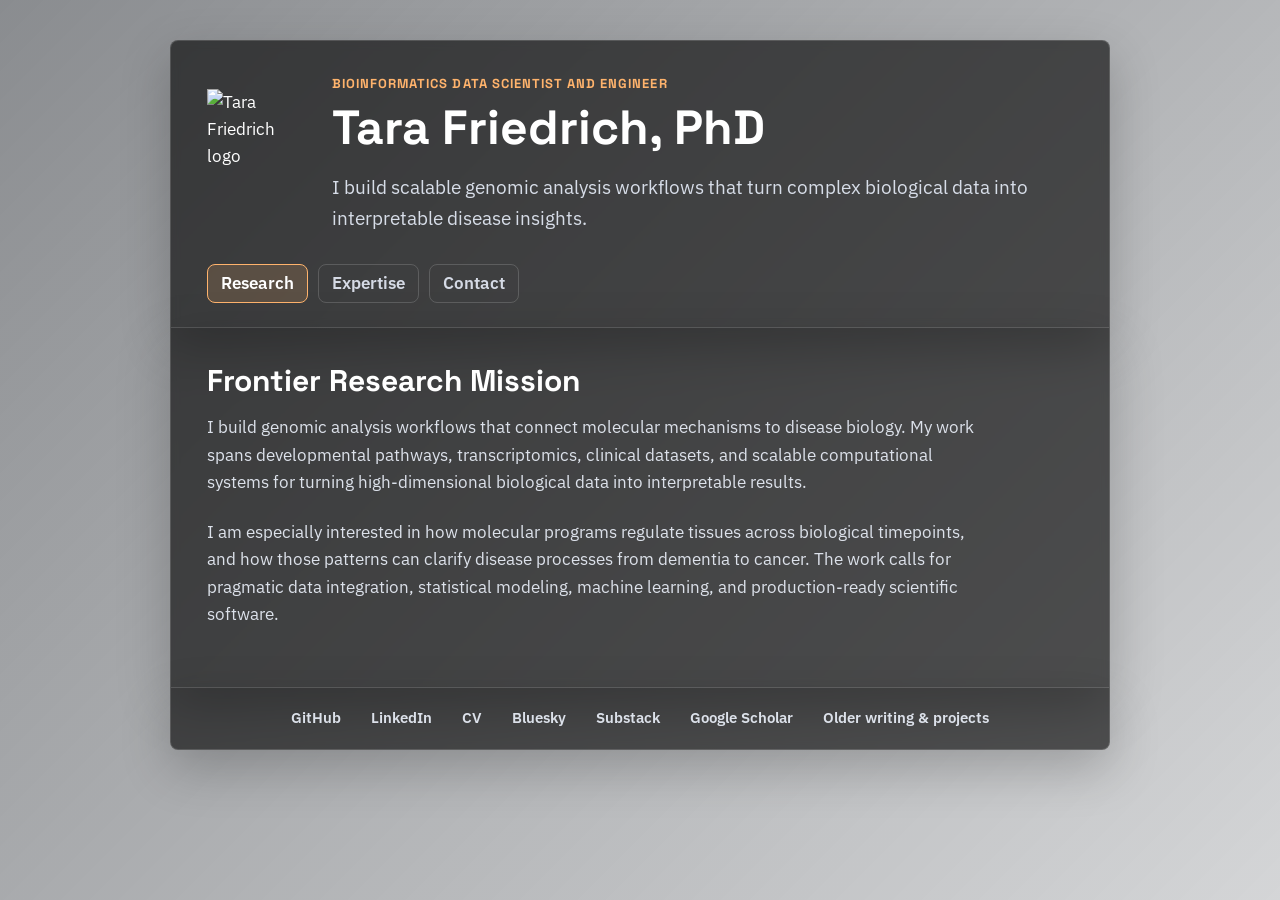
==== index.html @ 4a5d9199 "update" ====
<!doctype html>
<html lang="en">
  <head>
    <meta charset="utf-8">
    <title>Tara Friedrich, PhD | Bioinformatics Data Scientist &amp; Genomics Engineer</title>
    <meta name="description" content="Tara Friedrich, PhD builds scalable genomic analysis workflows that turn complex biological data into interpretable disease insights.">
    <meta name="author" content="Tara Friedrich, PhD">
    <meta name="viewport" content="width=device-width, initial-scale=1">
    <meta property="og:title" content="Tara Friedrich, PhD">
    <meta property="og:description" content="Bioinformatics data scientist/engineer building scalable genomic analysis workflows that turn complex biological data into interpretable disease insights.">
    <meta property="og:type" content="website">
    <meta property="og:url" content="https://www.tarafriedrich.com/">
    <meta property="og:image" content="https://www.tarafriedrich.com/social-preview.png">
    <meta property="og:image:width" content="1200">
    <meta property="og:image:height" content="630">
    <meta property="og:site_name" content="Tara Friedrich, PhD">
    <meta name="twitter:card" content="summary_large_image">
    <meta name="twitter:title" content="Tara Friedrich, PhD">
    <meta name="twitter:description" content="Bioinformatics data scientist building scalable genomic analysis workflows that turn complex biological data into interpretable disease insights.">
    <meta name="twitter:image" content="https://www.tarafriedrich.com/social-preview.png">
    <link rel="canonical" href="https://www.tarafriedrich.com/">
    <!-- Google tag (gtag.js) -->
    <script async src="https://www.googletagmanager.com/gtag/js?id=G-P0DVGSW5JP"></script>
    <script>
      window.dataLayer = window.dataLayer || [];
      function gtag(){dataLayer.push(arguments);}
      gtag('js', new Date());

      gtag('config', 'G-P0DVGSW5JP');
    </script>
    <script type="application/ld+json">
      {
        "@context": "https://schema.org",
        "@type": "Person",
        "name": "Tara Friedrich",
        "honorificSuffix": "PhD",
        "url": "https://www.tarafriedrich.com/",
        "image": "https://www.tarafriedrich.com/social-preview.png",
        "jobTitle": "Bioinformatics Data Scientist and Genomics Engineer",
        "description": "Bioinformatics data scientist building scalable genomic analysis workflows that turn complex biological data into interpretable disease insights.",
        "knowsAbout": [
          "Bioinformatics",
          "Genomics",
          "Transcriptomics",
          "Genomic analysis workflows",
          "Translational research",
          "Statistical modeling",
          "Machine learning",
          "Scientific software",
          "Cloud and HPC workflows"
        ],
        "sameAs": [
          "https://github.com/staracode",
          "https://www.linkedin.com/in/tara-friedrich-bioinformatics/",
          "https://scholar.google.com/citations?user=uuaKUmUAAAAJ&hl=en",
          "https://bsky.app/profile/tfriedrich.bsky.social",
          "https://tarafriedrich.substack.com/"
        ]
      }
    </script>
    <link rel="icon" type="image/png" href="favicon.png">

    <link href="https://cdnjs.cloudflare.com/ajax/libs/normalize/8.0.1/normalize.min.css" rel="stylesheet" type="text/css" />
    <link href="https://fonts.googleapis.com/css2?family=IBM+Plex+Sans:wght@400;500;600;700&family=Space+Grotesk:wght@500;600;700&display=swap" rel="stylesheet">
    <link href="style.css?v=20260524" rel="stylesheet" type="text/css" />
  </head>
  
  <body>

    <header id="header">
      <div class="identity">
        <img src="logo.png" alt="Tara Friedrich logo">
        <div>
          <p class="eyebrow">Bioinformatics Data Scientist and Engineer</p>
          <h1>Tara Friedrich, PhD</h1>
          <p class="tagline">I build scalable genomic analysis workflows that turn complex biological data into interpretable disease insights.</p>
        </div>
      </div>

      <nav aria-label="Primary navigation">
        <ul class="main-menu">
          <li><a href="#frontier">Research</a></li>
          <li><a href="#tools">Expertise</a></li>
          <li><a href="#contact">Contact</a></li>
        </ul>
      </nav>                 
    </header>
   
    <div id="container">
      <div class="inner">
        <div id="content"> 
          
          <div id="frontier" class="content-region hide">
            <h2>Frontier Research Mission</h2>
            <p>
              I build genomic analysis workflows that connect molecular mechanisms to disease biology. My work spans developmental pathways, transcriptomics, clinical datasets, and scalable computational systems for turning high-dimensional biological data into interpretable results.
            </p>
            <p>
              I am especially interested in how molecular programs regulate tissues across biological timepoints, and how those patterns can clarify disease processes from dementia to cancer. The work calls for pragmatic data integration, statistical modeling, machine learning, and production-ready scientific software.
            </p>
          </div>
          
          <div id="tools" class="content-region hide">
            <h2>Expertise</h2>
            <p class="strengths">Python · R · SQL · Data science · Cloud/HPC workflows · Statistics and machine learning</p>
            <div class="experience-highlights">
              <h3>Experience Highlights</h3>
              <ul>
                <li>Built reproducible genomic workflows for large-scale sequencing and transcriptomic datasets.</li>
                <li>Integrated molecular and clinical data to support translational disease research.</li>
                <li>Developed scientific software and analysis pipelines across cloud, HPC, and containerized environments.</li>
              </ul>
            </div>
            <div class="skill-grid">
              <section>
                <h3>Programming Languages</h3>
                <p>Python, R, SQL</p>
              </section>
              <section>
                <h3>Data Science</h3>
                <p>Pandas, NumPy, scikit-learn, PyTorch, Matplotlib, ggplot2, Bioconductor, R Shiny</p>
              </section>
              <section>
                <h3>Computational Resources</h3>
                <p>High-performance cluster, AWS (S3, EC2, Batch, Lambda), Google Cloud Compute, Kubernetes, Docker, Argo, WDL, Nextflow, Prefect, DNAnexus, Git, JIRA, SQL (MySQL, Spark), noSQL (MongoDB, DynamoDB), Neo4j</p>
              </section>
              <section>
                <h3>Statistics and Machine Learning</h3>
                <p>Hypothesis testing, linear and generalized linear modeling, multivariate modeling, clustering, dimensionality reduction, supervised and unsupervised classification, random forests, HMM, Kaplan-Meier</p>
              </section>
            </div>
          </div>
          
          <div id="contact" class="content-region hide">
            <h2>Contact</h2>
            <p>
              Available for bioinformatics consulting, genomic data strategy, translational research collaborations, and scientific software projects.
            </p>
            <p>
              For collaborations, consulting, or scientific data questions, email <a href="mailto:tfriedrich.solutions@gmail.com">tfriedrich.solutions@gmail.com</a>.
            </p>
          </div>
          <div id="misc" class="content-region hide">
            <h2>Older Writing & Projects</h2>
            <p>
              Earlier scientific writing, research, and project links.
            </p>
            <ul class="link-list">
              <li><a href="https://pubmed.ncbi.nlm.nih.gov/34645491/" target="_blank" rel="noopener noreferrer">AI-enabled genome interpretation for rare genetic diseases</a></li>
              <li><a href="https://www.news.uct.ac.za/images/archive/releases/2016/2016-03-29_BatWing.pdf" target="_blank" rel="noopener noreferrer">Limb development research</a></li>
              <li><a href="https://medium.com/@tara.friedrich/strain-eliminator-phage-therapy-as-a-possible-solution-to-antibiotic-resistance-a39124bfc7cb" target="_blank" rel="noopener noreferrer">Strain Eliminator</a></li>
              <li><a href="https://cs229.stanford.edu/proj2014/Tara%20Friedrich,%20Context%20Specific%20Sequence%20Preference%20Of%20DNA%20Binding%20Proteins.pdf" target="_blank" rel="noopener noreferrer">Transcription factor binding machine learning</a></li>
            </ul>
          </div>
          
        </div>
      </div>
    </div>

    <footer>  
      <a href="https://github.com/staracode" target="_blank" rel="noopener noreferrer">GitHub</a>
      <a href="https://www.linkedin.com/in/tara-friedrich-bioinformatics/" target="_blank" rel="noopener noreferrer">LinkedIn</a>
      <a href="assets/cv.pdf">CV</a>
      <a href="https://bsky.app/profile/tfriedrich.bsky.social" target="_blank" rel="noopener noreferrer">Bluesky</a>
      <a href="https://tarafriedrich.substack.com/?r=1o9pv0&utm_campaign=pub-share-checklist" target="_blank" rel="noopener noreferrer">Substack</a>
      <a href="https://scholar.google.com/citations?user=uuaKUmUAAAAJ&hl=en" target="_blank" rel="noopener noreferrer">Google Scholar</a>
      <a href="#misc">Older writing & projects</a>
    </footer>
    
    <script type="text/javascript" src="script.js?v=20260524"></script>
    
  </body>
</html>
---- style.css ----
* {
  box-sizing: border-box;
}

html {
  font-size: 62.5%;
}

body {
  font-size: 1.65em;
  line-height: 1.65;
  font-weight: 400;
  font-family: "IBM Plex Sans", "Helvetica Neue", Helvetica, Arial, sans-serif;
  color: #f4f6fb;
}

a {
  color: #ffb36c;
  font-weight: 600;
  text-decoration: none; 
  transition: color 160ms ease, border-color 160ms ease, background-color 160ms ease;
}

a:hover {
  color: #ffd2a8;
}

a:focus {
  outline: 2px solid #ffb36c;
  outline-offset: 4px;
}

small {
  font-size: 75%;
}

h1,
h2,
h3,
h4,
h5,
h6 {
  line-height: 1.15;
  text-rendering: optimizeLegibility;
  margin-top: 0;
  margin-bottom: 1.6rem;
  font-family: "Space Grotesk", "IBM Plex Sans", "Helvetica Neue", Helvetica, Arial, sans-serif;
  font-weight: 700;
}

h1 { font-size: 4.8rem; letter-spacing: 0; }
h2 { font-size: 3rem; letter-spacing: 0; }
h3 { font-size: 1.65rem; line-height: 1.45; letter-spacing: 0; }
h4 { font-size: 1.8rem; line-height: 1.5; letter-spacing: 0; }
h5 { font-size: 1.5rem; line-height: 1.6;  letter-spacing: 0; }
h6 { font-size: 1.4rem; line-height: 1.6;  letter-spacing: 0; }

p {
  margin: 0 0 1.4em;
}

q {
  quotes: '\00201C' '\00201D';
}
q:before {
  content: open-quote;
}
q:after {
  content: close-quote;
}

blockquote {
  /*background-color: #F8F8F8;*/
  border-left: 2px solid #AFC0D2;
  margin: 1.6em 10%;
  padding: .75em 1em;
  font-size:1.8rem;
}
blockquote p:last-child {
  margin-bottom: 0;  
}

html, #container, .inner { background-color:transparent;}

html {
  background:url(background.jpg) center center no-repeat fixed;
  background-size:cover;
}

html:before {
  background: linear-gradient(135deg, rgba(10, 15, 22, .48), rgba(18, 25, 34, .18));
  content: "";
  inset: 0;
  position: fixed;
  z-index: -1;
}

body {
  margin: 0 auto;
  max-width: 980px;
  min-height: 100vh;
  padding: 4rem 2rem;
}

header, #content, footer { 
  background: rgba(0, 0, 0, .62); 
  border: 1px solid rgba(255, 255, 255, .14);
  box-shadow: 0 18px 50px rgba(0, 0, 0, .22);
  color:#ffffff; 
  backdrop-filter: blur(4px);
}

header {
  border-radius: 8px 8px 0 0;
  padding: 3.2rem 3.6rem 2.4rem;
}

#content {
  border-top: 0;
  min-height: 34rem;
  padding: 3.6rem;
}

.identity {
  align-items: center;
  display: flex;
  gap: 2.4rem;
  margin-bottom: 3rem;
}

.identity img {
  height: 13rem;
  object-fit: contain;
  width: 13rem;
}

.eyebrow {
  color: #ffb36c;
  font-size: 1.3rem;
  font-family: "Space Grotesk", "IBM Plex Sans", "Helvetica Neue", Helvetica, Arial, sans-serif;
  font-weight: 700;
  letter-spacing: .08em;
  margin-bottom: .6rem;
  text-transform: uppercase;
}

.tagline {
  color: #d7dde8;
  font-size: 1.9rem;
  margin: 0;
}

ul.main-menu {
  margin: 0;
  padding: 0;
  display: flex;
  flex-wrap: wrap;
  gap: 1rem;
  list-style: none;
}

ul.main-menu li a {
  border: 1px solid rgba(255, 255, 255, .16);
  border-radius: 8px;
  color:#d5dae5;
  display: inline-flex;
  font-size:1.65rem;
  font-weight: 600;
  line-height: 1;
  padding: 1rem 1.3rem;
}

ul.main-menu li a:hover {
  background: rgba(255, 255, 255, .08);
  color:#ffffff;
}

ul.main-menu li a.active {
  background: rgba(255, 179, 108, .16);
  border-color:#ffb36c;
  color:#ffffff;
}

.content-region {
  max-width: 78rem;
}

.content-region h2 {
  color: #ffffff;
}

.content-region p {
  color: #dce1ea;
}

.strengths {
  color: #ffffff;
  font-size: 1.6rem;
  font-weight: 600;
  margin-bottom: 2.4rem;
}

.experience-highlights {
  border-bottom: 1px solid rgba(255, 255, 255, .12);
  margin-bottom: 2.4rem;
  padding-bottom: 2.2rem;
}

.experience-highlights h3 {
  color: #ffffff;
  margin-bottom: 1rem;
}

.experience-highlights ul {
  color: #dce1ea;
  margin: 0;
  padding-left: 1.8rem;
}

.experience-highlights li + li {
  margin-top: .7rem;
}

.skill-grid {
  display: grid;
  gap: 1.6rem;
  grid-template-columns: repeat(2, minmax(0, 1fr));
}

.skill-grid section {
  border-left: 3px solid rgba(255, 179, 108, .72);
  padding-left: 1.6rem;
}

.skill-grid h3 {
  color: #ffffff;
  margin-bottom: .5rem;
}

.skill-grid p {
  font-size: 1.55rem;
  margin-bottom: 0;
}

.link-list {
  list-style: none;
  margin: 0;
  padding: 0;
}

.link-list li {
  border-top: 1px solid rgba(255, 255, 255, .12);
}

.link-list a {
  display: block;
  padding: 1.2rem 0;
}

footer {
  align-items: center;
  border-radius: 0 0 8px 8px;
  border-top: 0;
  display: flex;
  flex-wrap: wrap;
  gap: 1.8rem 3rem;
  justify-content: center;
  padding: 1.8rem 2.4rem;
}

footer a {
  color: #dce1ea;
  font-size: 1.5rem;
}

footer a:hover {
  color: #ffb36c;
}

.hide {
  display:none;
}

.show {
  display:block;
}

@media (max-width: 720px) {
  body {
    padding: 1.6rem;
  }

  header {
    padding: 2.4rem;
  }

  #content {
    min-height: 28rem;
    padding: 2.4rem;
  }

  h1 {
    font-size: 3.6rem;
  }

  .identity {
    align-items: flex-start;
    gap: 1.6rem;
  }

  .identity img {
    height: 9.5rem;
    width: 9.5rem;
  }

  .tagline {
    font-size: 1.75rem;
  }

  .skill-grid {
    grid-template-columns: 1fr;
  }
}
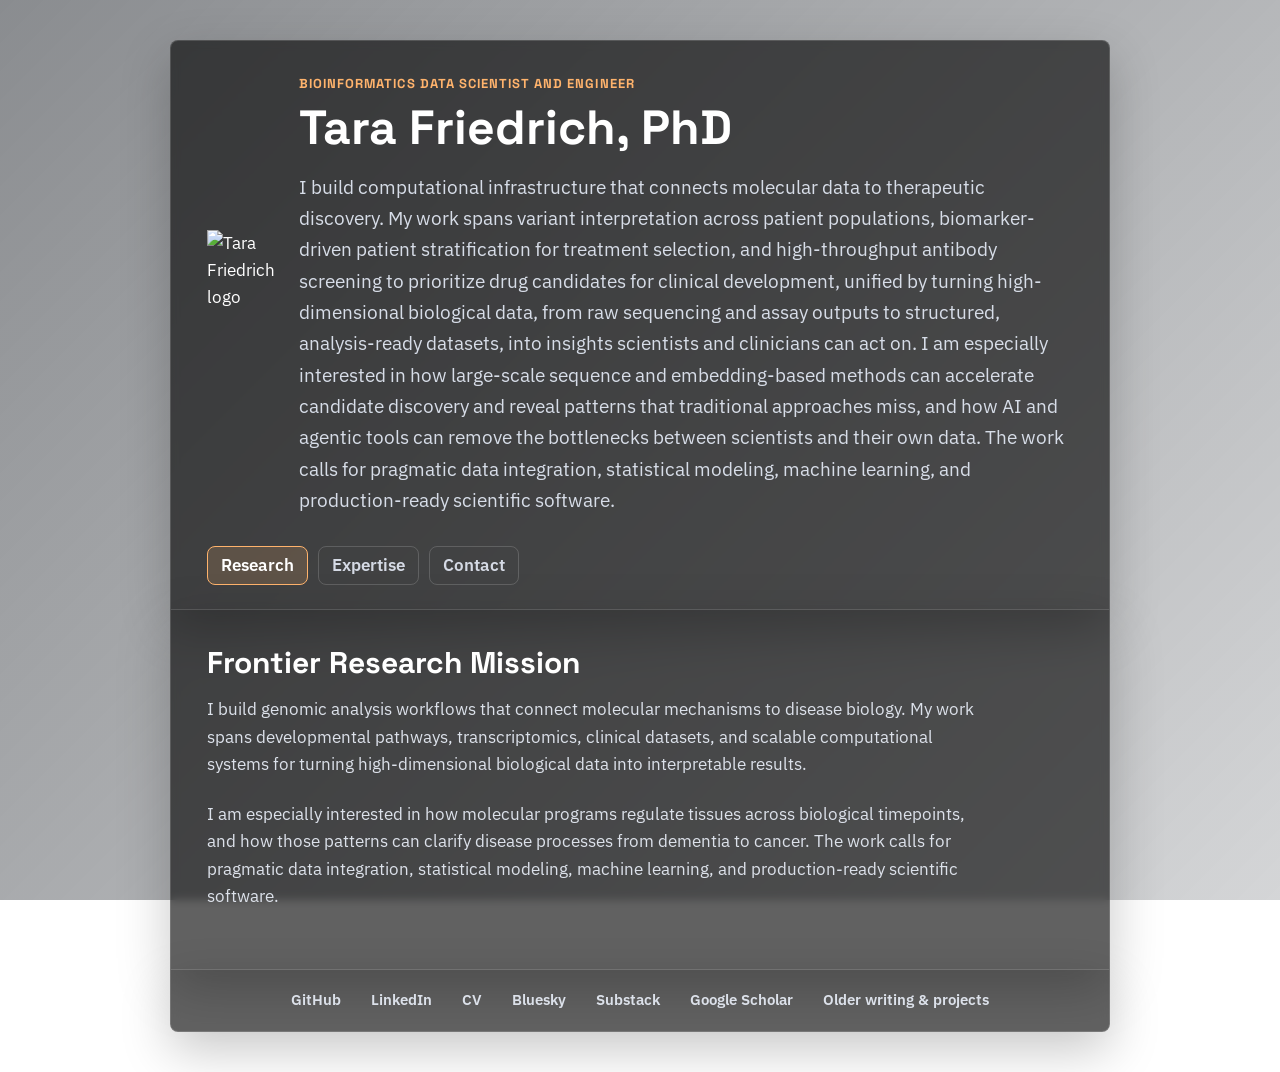
==== commit a21289a7: "udpate missions" ====
--- a/index.html
+++ b/index.html
@@ -73,7 +73,9 @@
         <div>
           <p class="eyebrow">Bioinformatics Data Scientist and Engineer</p>
           <h1>Tara Friedrich, PhD</h1>
-          <p class="tagline">I build scalable genomic analysis workflows that turn complex biological data into interpretable disease insights.</p>
+          <p class="tagline">I build computational infrastructure that connects molecular data to therapeutic discovery. My work spans variant interpretation across patient populations, biomarker-driven patient stratification for treatment selection, and high-throughput antibody screening to prioritize drug candidates for clinical development, unified by turning high-dimensional biological data, from raw sequencing and assay outputs to structured, analysis-ready datasets, into insights scientists and clinicians can act on.
+
+I am especially interested in how large-scale sequence and embedding-based methods can accelerate candidate discovery and reveal patterns that traditional approaches miss, and how AI and agentic tools can remove the bottlenecks between scientists and their own data. The work calls for pragmatic data integration, statistical modeling, machine learning, and production-ready scientific software.</p>
         </div>
       </div>
 
@@ -118,11 +120,11 @@
               </section>
               <section>
                 <h3>Data Science</h3>
-                <p>Pandas, NumPy, scikit-learn, PyTorch, Matplotlib, ggplot2, Bioconductor, R Shiny</p>
+                <p>Pandas, NumPy, scikit-learn, DuckDB, Polars, PyTorch, Matplotlib, ggplot2, Bioconductor, R Shiny</p>
               </section>
               <section>
                 <h3>Computational Resources</h3>
-                <p>High-performance cluster, AWS (S3, EC2, Batch, Lambda), Google Cloud Compute, Kubernetes, Docker, Argo, WDL, Nextflow, Prefect, DNAnexus, Git, JIRA, SQL (MySQL, Spark), noSQL (MongoDB, DynamoDB), Neo4j</p>
+                <p>High-performance cluster, AWS (S3, EC2, Batch, Athena), Google Cloud Compute, Kubernetes, Docker, Argo, WDL, Nextflow, Prefect, DNAnexus, Git, JIRA, SQL (MySQL, Spark), noSQL (MongoDB, DynamoDB), Neo4j</p>
               </section>
               <section>
                 <h3>Statistics and Machine Learning</h3>
@@ -150,6 +152,7 @@
               <li><a href="https://www.news.uct.ac.za/images/archive/releases/2016/2016-03-29_BatWing.pdf" target="_blank" rel="noopener noreferrer">Limb development research</a></li>
               <li><a href="https://medium.com/@tara.friedrich/strain-eliminator-phage-therapy-as-a-possible-solution-to-antibiotic-resistance-a39124bfc7cb" target="_blank" rel="noopener noreferrer">Strain Eliminator</a></li>
               <li><a href="https://cs229.stanford.edu/proj2014/Tara%20Friedrich,%20Context%20Specific%20Sequence%20Preference%20Of%20DNA%20Binding%20Proteins.pdf" target="_blank" rel="noopener noreferrer">Transcription factor binding machine learning</a></li>
+              <li><a href="https://staracode.github.io/assets/quote.json" target="_blank" rel="noopener noreferrer">Daily motivational quote (LLM-generated)</a></li>
             </ul>
           </div>
           
@@ -170,4 +173,4 @@
     <script type="text/javascript" src="script.js?v=20260524"></script>
     
   </body>
-</html>
+</html>
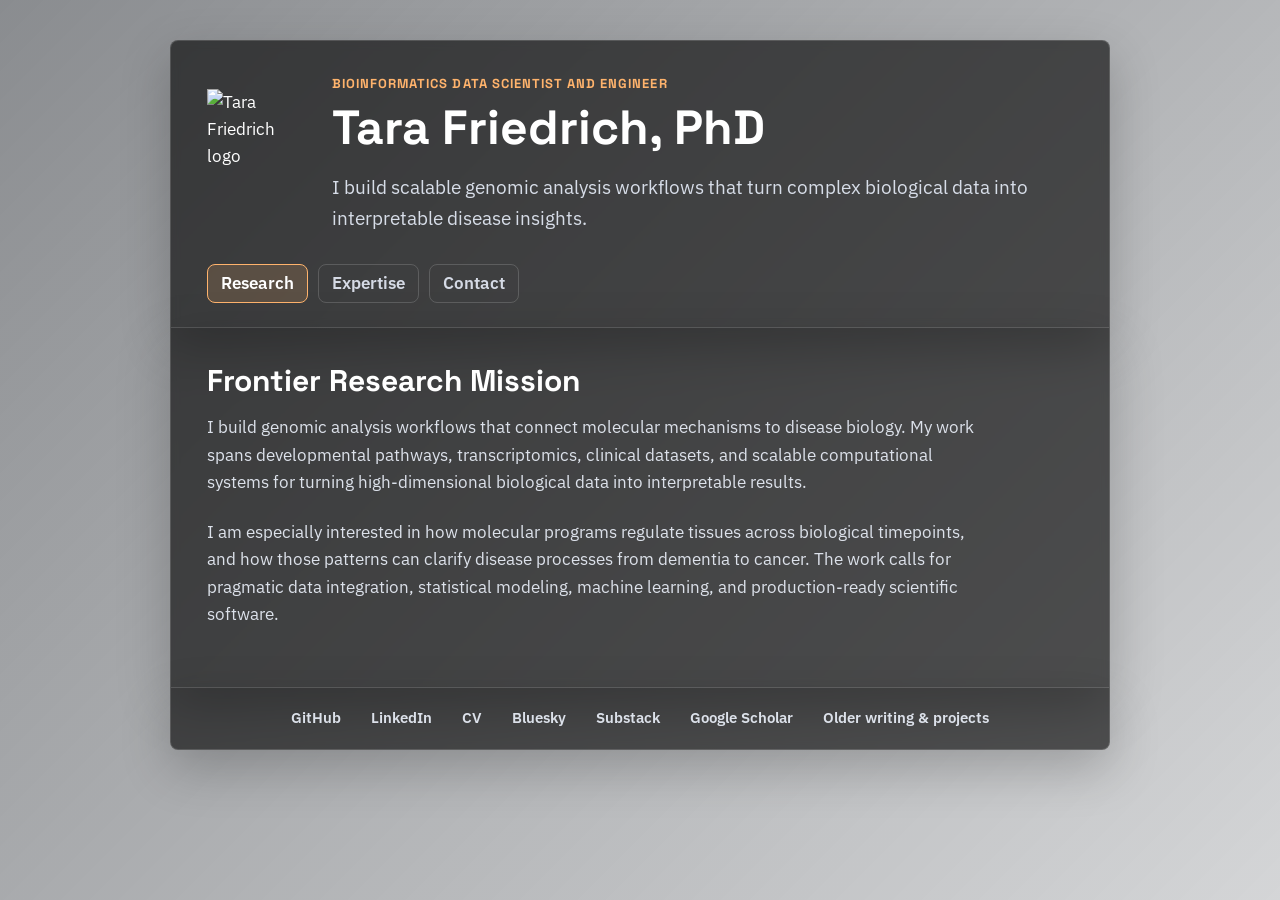
==== commit b8c83cad: "undo" ====
--- a/index.html
+++ b/index.html
@@ -73,9 +73,7 @@
         <div>
           <p class="eyebrow">Bioinformatics Data Scientist and Engineer</p>
           <h1>Tara Friedrich, PhD</h1>
-          <p class="tagline">I build computational infrastructure that connects molecular data to therapeutic discovery. My work spans variant interpretation across patient populations, biomarker-driven patient stratification for treatment selection, and high-throughput antibody screening to prioritize drug candidates for clinical development, unified by turning high-dimensional biological data, from raw sequencing and assay outputs to structured, analysis-ready datasets, into insights scientists and clinicians can act on.
-
-I am especially interested in how large-scale sequence and embedding-based methods can accelerate candidate discovery and reveal patterns that traditional approaches miss, and how AI and agentic tools can remove the bottlenecks between scientists and their own data. The work calls for pragmatic data integration, statistical modeling, machine learning, and production-ready scientific software.</p>
+          <p class="tagline">I build scalable genomic analysis workflows that turn complex biological data into interpretable disease insights.</p>
         </div>
       </div>
 
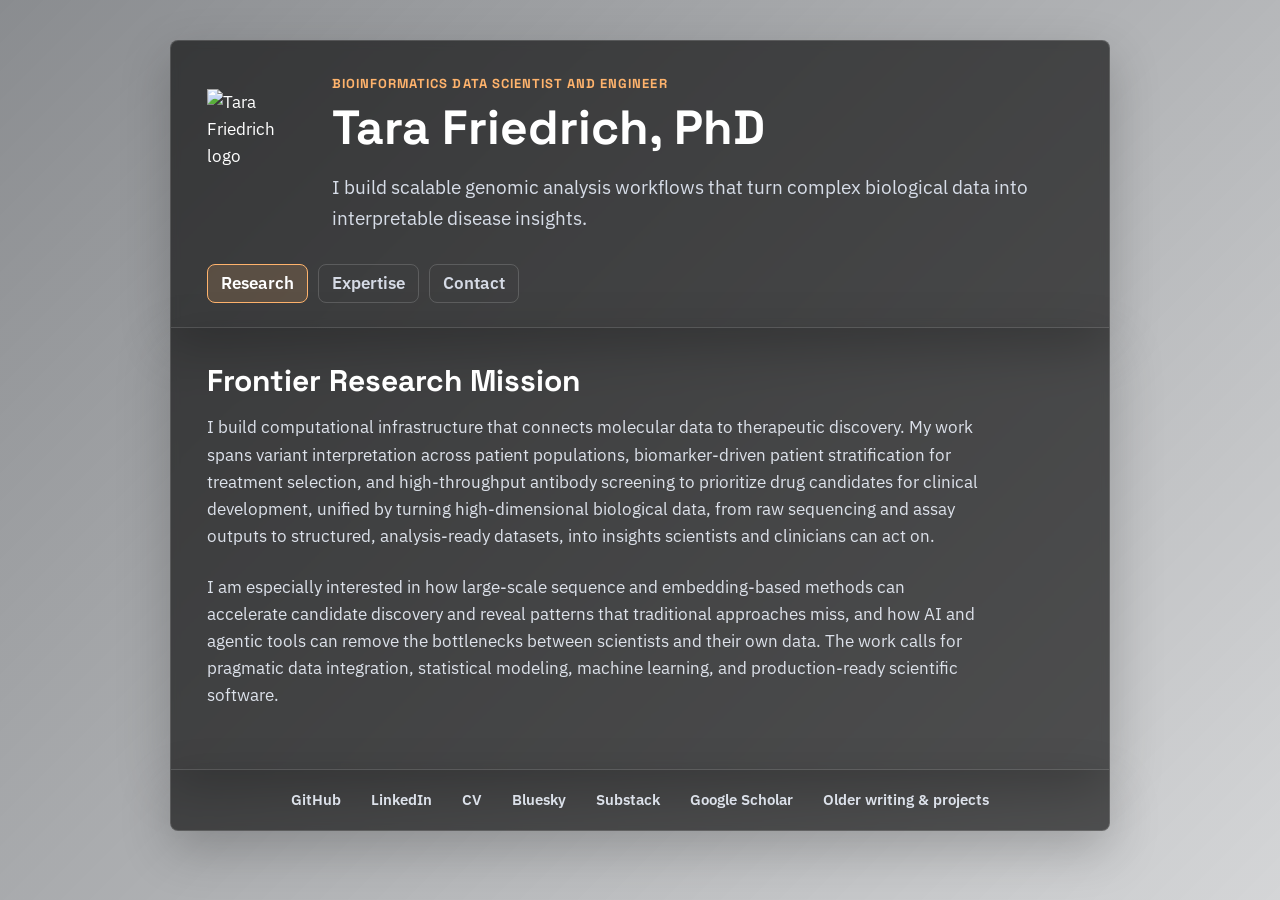
==== commit 69b1f859: "update summary" ====
--- a/index.html
+++ b/index.html
@@ -93,11 +93,9 @@
           <div id="frontier" class="content-region hide">
             <h2>Frontier Research Mission</h2>
             <p>
-              I build genomic analysis workflows that connect molecular mechanisms to disease biology. My work spans developmental pathways, transcriptomics, clinical datasets, and scalable computational systems for turning high-dimensional biological data into interpretable results.
-            </p>
+              I build computational infrastructure that connects molecular data to therapeutic discovery. My work spans variant interpretation across patient populations, biomarker-driven patient stratification for treatment selection, and high-throughput antibody screening to prioritize drug candidates for clinical development, unified by turning high-dimensional biological data, from raw sequencing and assay outputs to structured, analysis-ready datasets, into insights scientists and clinicians can act on.
             <p>
-              I am especially interested in how molecular programs regulate tissues across biological timepoints, and how those patterns can clarify disease processes from dementia to cancer. The work calls for pragmatic data integration, statistical modeling, machine learning, and production-ready scientific software.
-            </p>
+              I am especially interested in how large-scale sequence and embedding-based methods can accelerate candidate discovery and reveal patterns that traditional approaches miss, and how AI and agentic tools can remove the bottlenecks between scientists and their own data. The work calls for pragmatic data integration, statistical modeling, machine learning, and production-ready scientific software.
           </div>
           
           <div id="tools" class="content-region hide">
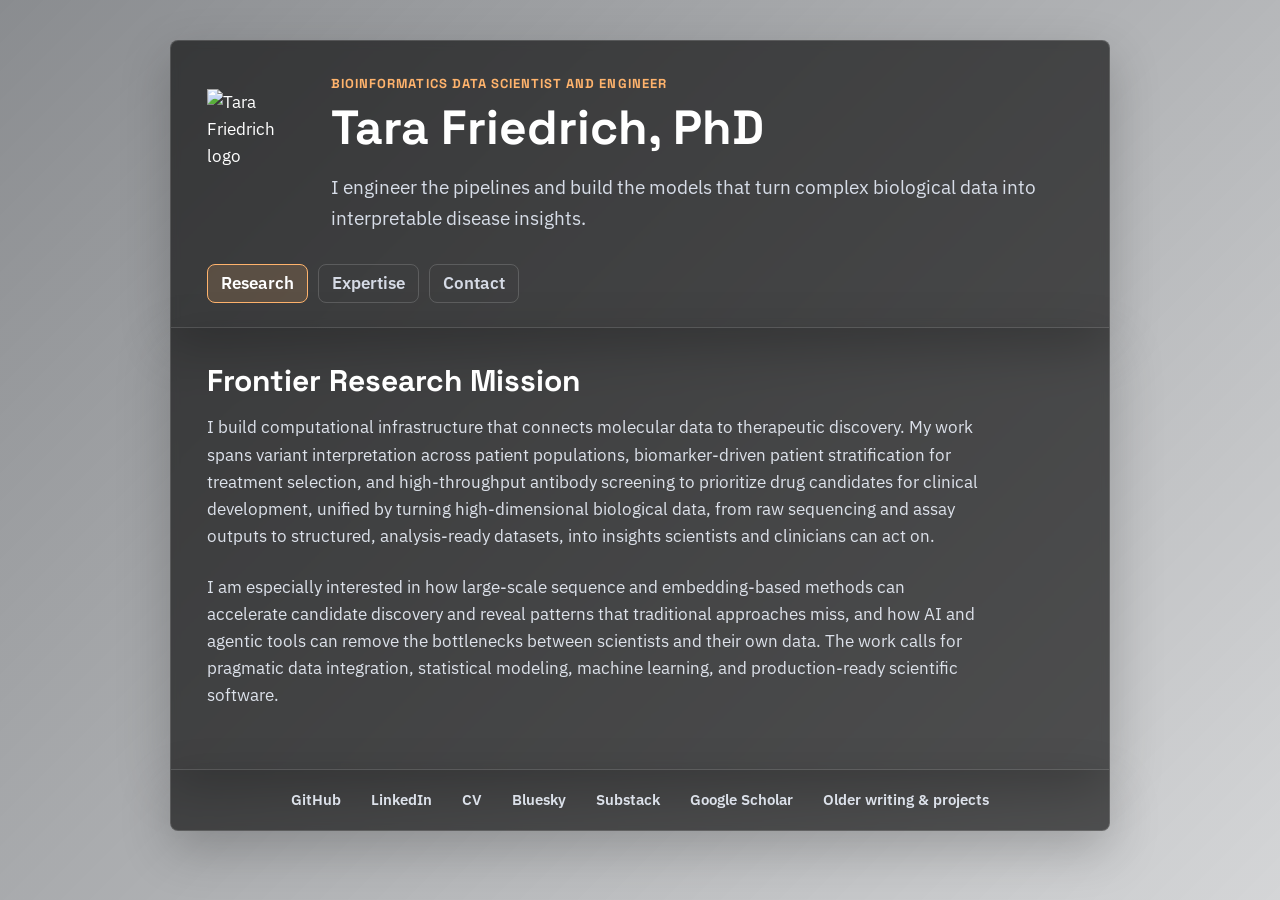
==== commit b298ed98: "change tagline" ====
--- a/index.html
+++ b/index.html
@@ -73,7 +73,7 @@
         <div>
           <p class="eyebrow">Bioinformatics Data Scientist and Engineer</p>
           <h1>Tara Friedrich, PhD</h1>
-          <p class="tagline">I build scalable genomic analysis workflows that turn complex biological data into interpretable disease insights.</p>
+          <p class="tagline">I engineer the pipelines and build the models that turn complex biological data into interpretable disease insights.</p>
         </div>
       </div>
 
